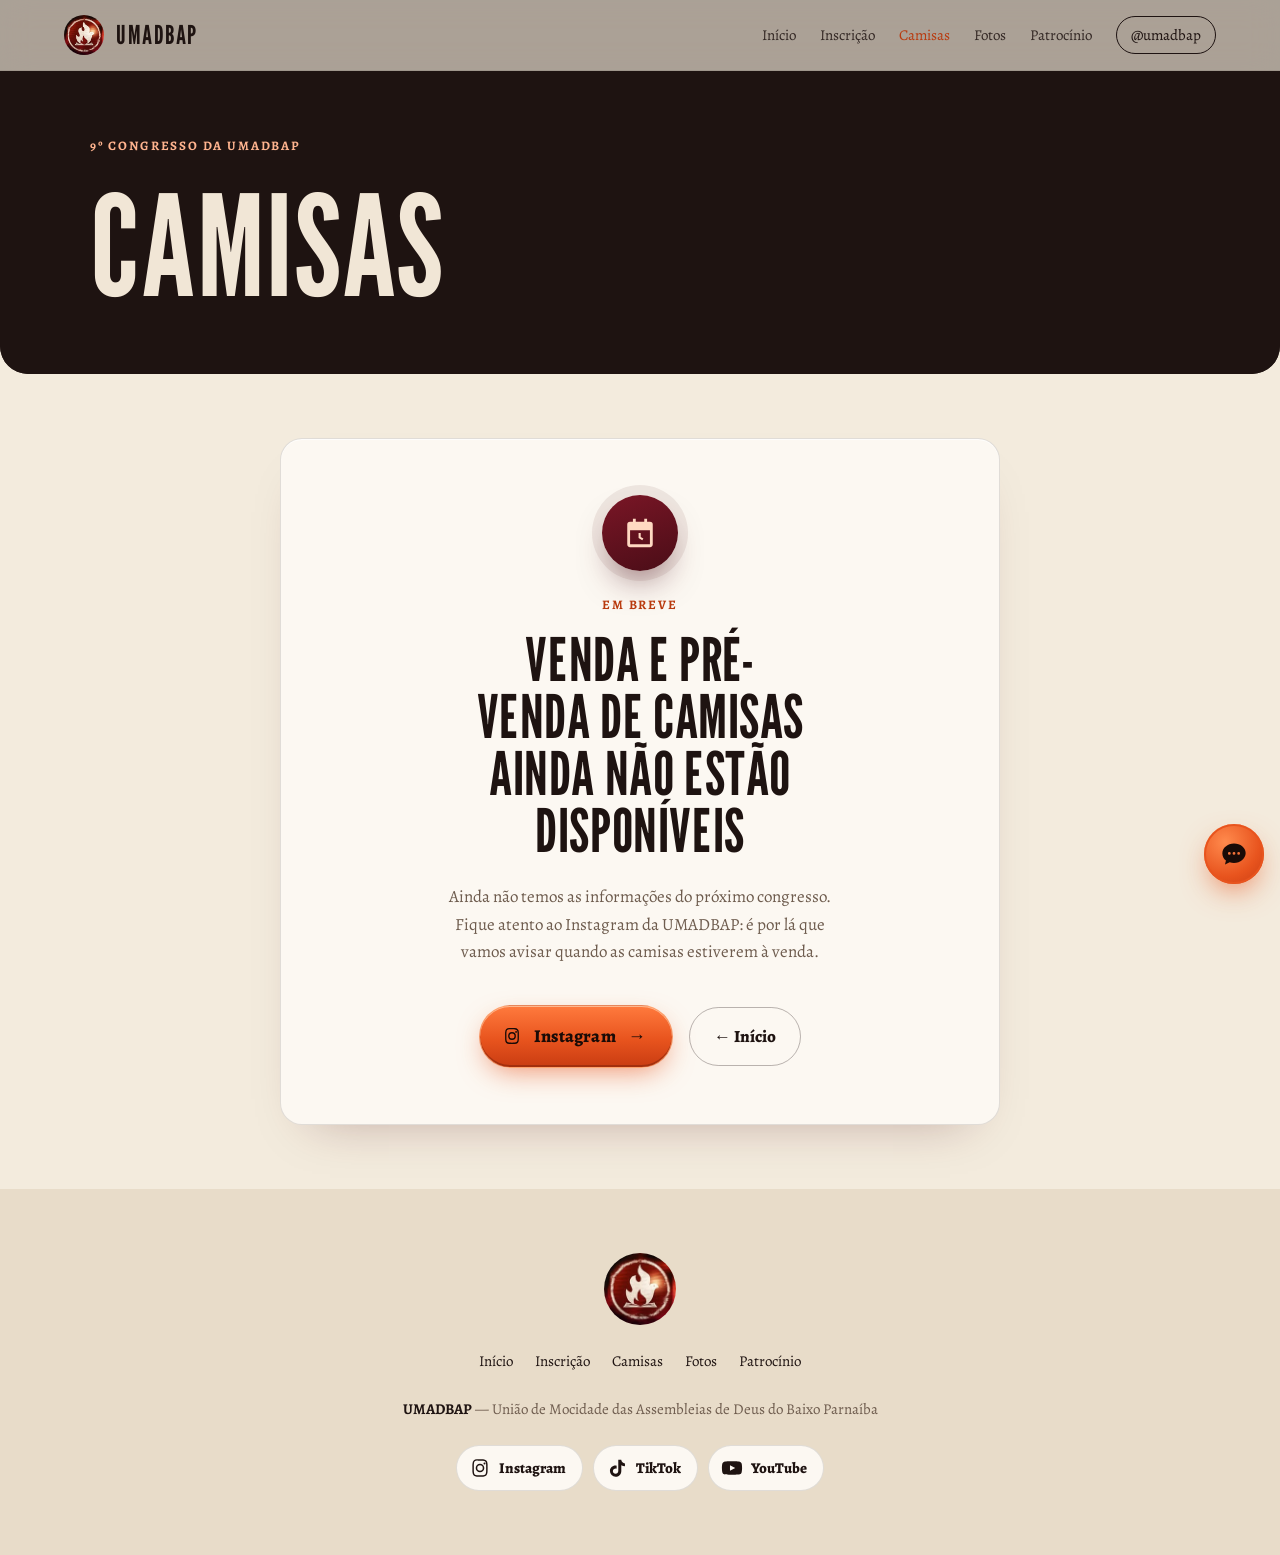
==== publico/camisas.html @ a68a0cb9 "Site UMADBAP: versão inicial (Netlify + Vercel) Co-Authored-By: Claude Opus 5.5 <noreply@anthropic.c" ====
<!doctype html>
<html lang="pt-BR">
<head>
<meta charset="utf-8">
<meta name="viewport" content="width=device-width, initial-scale=1, viewport-fit=cover">
<title>Camisas — Congresso da UMADBAP</title>
<meta name="description" content="Peça a camisa oficial do Congresso da UMADBAP — individual ou para a caravana inteira, nos tamanhos P ao XG.">
<meta name="theme-color" content="#F3EBDD">
<meta property="og:title" content="Camisas — Congresso da UMADBAP">
<meta property="og:image" content="fotos/camiseta-costas-800.webp">
<link rel="icon" href="assets/logo-umadbap.jpg">
<link rel="preload" href="fontes/league-gothic.woff2" as="font" type="font/woff2" crossorigin>
<link rel="stylesheet" href="css/site.css">
<link rel="stylesheet" href="css/paginas.css">
<script src="js/config.js"></script>
<script>/* decide antes de desenhar: formulário aberto ou aviso */ if (window.UMADBAP && UMADBAP.camisas.aberta === false) document.documentElement.classList.add("fechado");</script>
<script src="js/comum.js" defer></script>
<script src="js/dados.js" defer></script>
<script src="js/camisas.js" defer></script>
</head>
<body class="pagina">

<header class="topo">
  <a class="topo-marca" href="index.html" aria-label="UMADBAP — início">
    <img src="assets/logo-umadbap.jpg" alt="" width="40" height="40">
    <span>UMADBAP</span>
  </a>
  <button class="menu-botao" type="button" aria-expanded="false" aria-controls="menu" aria-label="Abrir menu"><span></span></button>
  <nav class="topo-nav" id="menu" aria-label="Principal">
    <a href="index.html">Início</a>
    <a href="inscricao.html">Inscrição</a>
    <a href="camisas.html" aria-current="page">Camisas</a>
    <a href="fotos.html">Fotos</a>
    <a href="patrocinio.html">Patrocínio</a>
    <a class="topo-cta" href="https://www.instagram.com/umadbap/" target="_blank" rel="noopener">@umadbap</a>
  </nav>
</header>

<main>
  <section class="cabeca-pagina" style="--capa: url(/fotos/desfile-bandeiras-800.webp); --capa-g: url(/fotos/desfile-bandeiras-1600.webp)">
    <div class="larga">
      <p class="rotulo"><span data-info="congresso-edicao">9º</span> Congresso da UMADBAP</p>
      <h1>Camisas</h1>
      <p class="lead" data-se-aberto>Vista a marca do congresso. Peça a sua ou monte o pedido da caravana inteira, com masculinas e femininas em todos os tamanhos.</p>
    </div>
  </section>

  <!-- AVISO: aparece quando config.js tem "aberta: false" -->
  <section class="secao" data-se-fechado>
    <div class="estreita">
      <div class="cartao aviso-fechado">
        <span class="aviso-icone" aria-hidden="true"><svg viewBox="0 0 24 24" width="34" height="34"><path fill="currentColor" d="M7 2v2H5a2 2 0 0 0-2 2v14a2 2 0 0 0 2 2h14a2 2 0 0 0 2-2V6a2 2 0 0 0-2-2h-2V2h-2v2H9V2H7zm-2 8h14v10H5V10zm6 2v3.6l2.6 1.6.8-1.3-1.9-1.1V12H11z"/></svg></span>
        <p class="rotulo">Em breve</p>
        <h2>Venda e pré-venda de camisas ainda não estão disponíveis</h2>
        <p>Ainda não temos as informações do próximo congresso. Fique atento ao Instagram da UMADBAP: é por lá que vamos avisar quando as camisas estiverem à venda.</p>
        <div class="acoes">
          <a class="botao" href="https://www.instagram.com/umadbap/" target="_blank" rel="noopener"><svg viewBox="0 0 24 24" width="20" height="20" aria-hidden="true"><path fill="currentColor" d="M12 7.3a4.7 4.7 0 1 0 0 9.4 4.7 4.7 0 0 0 0-9.4zm0 7.7a3 3 0 1 1 0-6 3 3 0 0 1 0 6zm6-7.9a1.1 1.1 0 1 1-2.2 0 1.1 1.1 0 0 1 2.2 0zM12 4c2.2 0 2.4 0 3.3.1 2.2.1 3.2 1.1 3.3 3.3.1.9.1 1.1.1 3.3v2.6c0 2.2 0 2.4-.1 3.3-.1 2.2-1.1 3.2-3.3 3.3-.9.1-1.1.1-3.3.1s-2.4 0-3.3-.1c-2.2-.1-3.2-1.1-3.3-3.3C5.3 15.4 5.3 15.2 5.3 13v-2.6c0-2.2 0-2.4.1-3.3.1-2.2 1.1-3.2 3.3-3.3C9.6 4 9.8 4 12 4zm0-1.6c-2.3 0-2.6 0-3.4.1-3 .1-4.6 1.8-4.8 4.8-.1.8-.1 1.1-.1 3.4v2.6c0 2.3 0 2.6.1 3.4.1 3 1.8 4.6 4.8 4.8.8.1 1.1.1 3.4.1s2.6 0 3.4-.1c3-.1 4.6-1.8 4.8-4.8.1-.8.1-1.1.1-3.4v-2.6c0-2.3 0-2.6-.1-3.4-.1-3-1.8-4.6-4.8-4.8-.8-.1-1.1-.1-3.4-.1z"/></svg> Instagram <span class="botao-seta" aria-hidden="true">→</span></a>
          <a class="botao-contorno" href="index.html">← Início</a>
        </div>
      </div>
    </div>
  </section>

  <section class="secao" style="padding-top: var(--s3)" id="formulario" data-se-aberto>
    <div class="larga produto">

      <figure class="produto-foto" style="margin:0">
        <img id="foto-modelo" src="fotos/camiseta-costas-800.webp" alt="Costas da camisa do congresso: Eu trago as marcas de Cristo, com a cruz e a coroa de espinhos" width="800" height="600">
      </figure>

      <div>
        <form class="cartao" id="form-camisas" novalidate>
          <h2 id="nome-modelo">Camisa oficial</h2>
          <p class="produto-preco"><strong data-info="camisa-valor"></strong> por peça</p>

          <div class="campo" id="campo-modelo" hidden>
            <span class="legenda" id="leg-modelo">Modelo</span>
            <div class="segmentado" id="modelos" role="radiogroup" aria-labelledby="leg-modelo"></div>
          </div>

          <div class="campo">
            <span class="legenda" id="leg-tipo">Como vai comprar?</span>
            <div class="segmentado" role="radiogroup" aria-labelledby="leg-tipo">
              <input type="radio" name="tipo" id="tipo-individual" value="individual" checked>
              <label for="tipo-individual">Individual <small>para mim</small></label>
              <input type="radio" name="tipo" id="tipo-caravana" value="caravana">
              <label for="tipo-caravana">Caravana <small>para o grupo</small></label>
            </div>
          </div>

          <!-- INDIVIDUAL -->
          <div data-bloco="individual">
            <div class="campo">
              <span class="legenda" id="leg-genero">Modelagem</span>
              <div class="segmentado" role="radiogroup" aria-labelledby="leg-genero">
                <input type="radio" name="genero" id="gen-masc" value="masculina" checked>
                <label for="gen-masc">Masculina</label>
                <input type="radio" name="genero" id="gen-fem" value="feminina">
                <label for="gen-fem">Feminina</label>
              </div>
            </div>
            <div class="campo" id="campo-tamanho">
              <span class="legenda" id="leg-tam">Tamanho</span>
              <div class="tamanhos" id="tamanhos" role="radiogroup" aria-labelledby="leg-tam"></div>
            </div>
            <div class="campo">
              <span class="legenda" id="leg-qtd">Quantidade</span>
              <div class="contador" data-contador id="qtd-individual">
                <button type="button" data-menos aria-label="Diminuir">−</button>
                <input type="number" inputmode="numeric" value="1" min="1" aria-labelledby="leg-qtd">
                <button type="button" data-mais aria-label="Aumentar">+</button>
              </div>
            </div>
          </div>

          <!-- CARAVANA -->
          <div data-bloco="caravana" hidden>
            <div class="campo" id="campo-grades">
              <span class="legenda">Quantas de cada tamanho? <span class="dica">deixe 0 nos tamanhos que não precisar</span></span>
              <div id="grades"></div>
            </div>
            <div class="campo">
              <label for="caravana-nome">Nome da caravana <span class="dica">opcional</span></label>
              <input id="caravana-nome" name="caravana" maxlength="120" placeholder="Ex.: Mocidade AD Chapadinha">
            </div>
          </div>

          <h3 style="margin-top: var(--s4)">Quem está pedindo</h3>
          <div class="campo">
            <label for="nome">Nome completo</label>
            <input id="nome" name="nome" autocomplete="name" maxlength="120" placeholder="Seu nome e sobrenome">
          </div>
          <div class="campo">
            <label for="telefone">WhatsApp <span class="dica">a equipe combina pagamento e entrega por aqui</span></label>
            <input id="telefone" name="telefone" type="tel" inputmode="tel" autocomplete="tel" data-telefone placeholder="(98) 99999-9999">
          </div>
          <div class="linha-2">
            <div class="campo">
              <label for="cidade">Cidade</label>
              <input id="cidade" name="cidade" autocomplete="address-level2" maxlength="80" placeholder="Ex.: Santa Quitéria">
            </div>
            <div class="campo">
              <label for="campo-igreja">Campo / igreja</label>
              <input id="campo-igreja" name="campo" maxlength="120" placeholder="Ex.: AD Santa Quitéria">
            </div>
          </div>
          <div class="campo">
            <label for="obs">Observação <span class="dica">opcional</span></label>
            <textarea id="obs" name="observacao" maxlength="500" placeholder="Algo que a equipe precisa saber?"></textarea>
          </div>

          <div class="campo">
            <label class="marcar"><input type="checkbox" id="consentimento" name="consentimento">
              <span>Autorizo a UMADBAP a guardar estes dados apenas para organizar o pedido e falar comigo sobre ele.</span></label>
          </div>

          <div class="mel" aria-hidden="true"><label for="site">Não preencha</label><input id="site" name="site" tabindex="-1" autocomplete="off"></div>

          <div class="enviar-barra presa">
            <p class="resumo" aria-live="polite">Total <b id="resumo-total">1 peça</b><span id="resumo-valor"></span></p>
            <button class="botao" type="submit" id="enviar"><span>Fazer pedido</span> <span class="botao-seta" aria-hidden="true">→</span></button>
          </div>
          <div class="erro-geral" id="erro-geral" role="alert" hidden></div>
        </form>

        <!-- CONFIRMAÇÃO -->
        <div class="cartao confirmacao" id="confirmacao" tabindex="-1" hidden>
          <div class="selo" aria-hidden="true"><svg width="40" height="40" viewBox="0 0 24 24"><path fill="none" stroke="#1A0B07" stroke-width="3" stroke-linecap="round" stroke-linejoin="round" d="M5 12.5l4.5 4.5L19 7.5"/></svg></div>
          <h2>Pedido recebido!</h2>
          <p id="conf-texto">Guarde o código do pedido.</p>
          <div class="codigo" id="conf-codigo">—</div>
          <p>A equipe da UMADBAP vai falar com você pelo WhatsApp para combinar o pagamento e a entrega.</p>
          <p class="aviso-demo" id="conf-demo" hidden><strong>Modo demonstração:</strong> o site ainda não está ligado ao banco de dados oficial, então este pedido ficou salvo só neste aparelho. Quando as vendas abrirem de verdade, este aviso some.</p>
          <div class="acoes">
            <a class="botao" href="inscricao.html">Fazer minha inscrição <span class="botao-seta" aria-hidden="true">→</span></a>
            <button class="link-simples" type="button" id="novo-pedido">Fazer outro pedido</button>
          </div>
        </div>
      </div>

    </div>
  </section>

  <section class="secao faq" style="padding-top: 0" data-se-aberto>
    <div class="estreita">
      <h2 style="font-size: clamp(40px, 6vw, 64px); margin-bottom: var(--s3)">Dúvidas</h2>
      <details><summary>Qual a diferença entre masculina e feminina?</summary><p>A modelagem feminina tem corte mais ajustado ao corpo. A masculina é mais reta e solta. Os tamanhos vão do P ao XG nas duas.</p></details>
      <details><summary>Como pago e recebo a camisa?</summary><p>Depois do pedido, a equipe da UMADBAP fala com você pelo WhatsApp para combinar o pagamento e a entrega. Guarde o código do pedido.</p></details>
      <details><summary>Posso pedir para a caravana inteira?</summary><p>Pode. Escolha "Caravana" e informe quantas camisas masculinas e femininas de cada tamanho o grupo precisa — tudo num pedido só.</p></details>
      <details><summary>Preciso estar inscrito para comprar?</summary><p>Não, mas aproveite: a <a href="inscricao.html">inscrição</a> leva poucos minutos.</p></details>
    </div>
  </section>
</main>

<footer class="rodape">
  <img src="assets/logo-umadbap.jpg" alt="Logo da UMADBAP: chama com pomba sobre a Bíblia aberta" width="72" height="72" loading="lazy" decoding="async">
  <p class="rodape-nav"><a href="index.html">Início</a><a href="inscricao.html">Inscrição</a><a href="camisas.html">Camisas</a><a href="fotos.html">Fotos</a><a href="patrocinio.html">Patrocínio</a></p>
  <p><strong>UMADBAP</strong> — União de Mocidade das Assembleias de Deus do Baixo Parnaíba</p>
  <ul class="redes" aria-label="Redes sociais da UMADBAP">
    <li><a href="https://www.instagram.com/umadbap/" target="_blank" rel="noopener" aria-label="Instagram @umadbap"><svg viewBox="0 0 24 24" aria-hidden="true"><path fill="currentColor" d="M12 7.3a4.7 4.7 0 1 0 0 9.4 4.7 4.7 0 0 0 0-9.4zm0 7.7a3 3 0 1 1 0-6 3 3 0 0 1 0 6zm6-7.9a1.1 1.1 0 1 1-2.2 0 1.1 1.1 0 0 1 2.2 0zM12 4c2.2 0 2.4 0 3.3.1 2.2.1 3.2 1.1 3.3 3.3.1.9.1 1.1.1 3.3v2.6c0 2.2 0 2.4-.1 3.3-.1 2.2-1.1 3.2-3.3 3.3-.9.1-1.1.1-3.3.1s-2.4 0-3.3-.1c-2.2-.1-3.2-1.1-3.3-3.3C5.3 15.4 5.3 15.2 5.3 13v-2.6c0-2.2 0-2.4.1-3.3.1-2.2 1.1-3.2 3.3-3.3C9.6 4 9.8 4 12 4zm0-1.6c-2.3 0-2.6 0-3.4.1-3 .1-4.6 1.8-4.8 4.8-.1.8-.1 1.1-.1 3.4v2.6c0 2.3 0 2.6.1 3.4.1 3 1.8 4.6 4.8 4.8.8.1 1.1.1 3.4.1s2.6 0 3.4-.1c3-.1 4.6-1.8 4.8-4.8.1-.8.1-1.1.1-3.4v-2.6c0-2.3 0-2.6-.1-3.4-.1-3-1.8-4.6-4.8-4.8-.8-.1-1.1-.1-3.4-.1z"/></svg><span>Instagram</span></a></li>
    <li><a href="https://www.tiktok.com/@umadbapoficial" target="_blank" rel="noopener" aria-label="TikTok @umadbapoficial"><svg viewBox="0 0 24 24" aria-hidden="true"><path fill="currentColor" d="M16.6 3c.4 2.3 1.9 3.8 4.1 4v3.1a7.7 7.7 0 0 1-4-1.2v6.3c0 3.9-3 6.3-6.2 6.3a6.1 6.1 0 0 1-6.2-6.1c0-3.8 3.3-6.6 7.3-5.9v3.2c-1.9-.5-4.1.6-4.1 2.8 0 1.6 1.3 2.8 2.9 2.8 1.8 0 3-1.2 3-3.3V3h3.2z"/></svg><span>TikTok</span></a></li>
    <li><a href="https://www.youtube.com/@umadbap" target="_blank" rel="noopener" aria-label="YouTube @umadbap"><svg viewBox="0 0 24 24" aria-hidden="true"><path fill="currentColor" d="M22.5 7.2a2.8 2.8 0 0 0-2-2C18.8 4.7 12 4.7 12 4.7s-6.8 0-8.5.5a2.8 2.8 0 0 0-2 2C1 8.9 1 12 1 12s0 3.1.5 4.8a2.8 2.8 0 0 0 2 2c1.7.5 8.5.5 8.5.5s6.8 0 8.5-.5a2.8 2.8 0 0 0 2-2c.5-1.7.5-4.8.5-4.8s0-3.1-.5-4.8zM9.8 15.1V8.9l5.7 3.1-5.7 3.1z"/></svg><span>YouTube</span></a></li>
  </ul>
</footer>

</body>
</html>
---- publico/css/site.css ----
/* UMADBAP — identidade da página (o motor fica em sites-incriveis.css) */

@font-face { font-family: "League Gothic"; src: url(../fontes/league-gothic.woff2) format("woff2"); font-weight: 400; font-stretch: 75% 100%; font-display: swap; }
@font-face { font-family: "Alegreya"; src: url(../fontes/alegreya.woff2) format("woff2"); font-weight: 400 900; font-display: swap; }
@font-face { font-family: "Alegreya"; src: url(../fontes/alegreya-italico.woff2) format("woff2"); font-weight: 400 900; font-style: italic; font-display: swap; }

:root {
  --carvao: #140D0C;
  --vinho: #4A0D17;
  --cal: #F1E6D6;
  --cal-suave: #BFAF9C;
  --brasa: #E8541E;
  --tinta-escura: #1E1311;
  --bege: #F3EBDD;        /* fundo principal: bege off-white */
  --bege-2: #E8DCC9;
  --papel: #FCF8F2;       /* cartões sobre o bege */
  --tinta-suave: #6E5C4E;
  --linha: rgba(30, 19, 17, .12);
  --brasa-escura: #B93A0E; /* brasa legível sobre fundo claro */
  --display: "League Gothic", "Arial Narrow", Impact, sans-serif;
  --texto: "Alegreya", Georgia, serif;
  --s1: 8px; --s2: 16px; --s3: 24px; --s4: 40px; --s5: 64px; --s6: 104px;
  --gutter: clamp(16px, 5vw, 72px);
  --fx-fundo: var(--bege);
  --fx-tinta: var(--tinta-escura);
}

* { box-sizing: border-box; }
html { scroll-behavior: smooth; -webkit-text-size-adjust: 100%; overflow-x: clip; }
body {
  margin: 0;
  background: var(--bege);
  color: var(--tinta-escura);
  font-family: var(--texto);
  font-size: clamp(17px, 1.15vw, 19px);
  line-height: 1.6;
  overflow-x: hidden;
  overflow-x: clip; /* corta sem criar contêiner de rolagem (não quebra o sticky) */
}
img { display: block; max-width: 100%; }
a { color: inherit; }
h1, h2, h3 { font-family: var(--display); font-weight: 400; line-height: .92; margin: 0; letter-spacing: .01em; text-transform: uppercase; }
h2 { font-size: clamp(48px, 7vw, 104px); }
p { margin: 0 0 var(--s3); max-width: 62ch; }
.rotulo {
  font-family: var(--texto); font-weight: 700; font-size: 13px;
  letter-spacing: .14em; text-transform: uppercase; margin-bottom: var(--s3);
  opacity: .8;
}
.sr-only { position: absolute; width: 1px; height: 1px; overflow: hidden; clip: rect(0 0 0 0); white-space: nowrap; }
:focus-visible { outline: 2px solid var(--brasa); outline-offset: 3px; }

/* ---------- fagulhas (movimento-assinatura) ---------- */
#fagulhas { position: fixed; inset: 0; width: 100%; height: 100%; pointer-events: none; z-index: 40; }

/* ---------- topo ---------- */
.topo {
  position: fixed; top: 0; left: 0; right: 0; z-index: 50;
  display: flex; align-items: center; justify-content: space-between;
  padding: 14px var(--gutter);
  color: var(--tinta-escura);
  /* vidro fosco claro: lê bem sobre o vídeo e sobre o bege, sem virar faixa sólida */
  background: rgba(243, 235, 221, .66);
  -webkit-backdrop-filter: blur(16px) saturate(140%);
  backdrop-filter: blur(16px) saturate(140%);
  border-bottom: 1px solid rgba(30, 19, 17, .08);
  transition: background .4s ease;
}
.topo.com-fundo { background: rgba(243, 235, 221, .84); }
/* durante a entrada, o topo nasce junto com a logo que pousa */
.topo { opacity: var(--topo, 1); }
.topo-marca img { opacity: var(--logo-pousada, 1); }
.topo-marca { display: flex; align-items: center; gap: 12px; text-decoration: none; font-family: var(--display); font-size: 26px; letter-spacing: .06em; }
.topo-marca img { width: 40px; height: 40px; border-radius: 50%; }
.topo-nav { display: flex; gap: var(--s3); align-items: center; font-size: 15px; }
.topo-nav a { text-decoration: none; opacity: .85; }
.topo-nav a:hover { opacity: 1; text-decoration: underline; text-underline-offset: 4px; }
.topo-cta { border: 1px solid currentColor; padding: 6px 14px; border-radius: 999px; opacity: 1 !important; }
/* no celular o menu vira tela cheia (paginas.css) */

/* ---------- 0. entrada: a logo na frente, que voa para o canto ---------- */
.entrada { position: relative; height: 210vh; }
.entrada .abertura { position: sticky; top: 0; height: 100vh; height: 100svh; }
.entrada-veu {
  position: absolute; inset: 0; z-index: 1; pointer-events: none;
  background: radial-gradient(circle at 50% 48%, #3A0B12 0%, #140D0C 62%);
  opacity: var(--veu, 1);
}
.abertura-foto video { position: absolute; inset: 0; width: 100%; height: 100%; object-fit: cover; transform: scale(var(--zoom-foto, 1.04)); transform-origin: 50% 40%; filter: brightness(.78) saturate(.95); }
.botao-som {
  position: absolute; left: var(--gutter); bottom: clamp(24px, 5vh, 56px); z-index: 3;
  display: inline-flex; align-items: center; gap: 10px;
  font: 700 14px/1 var(--texto); letter-spacing: .06em; text-transform: uppercase; color: var(--cal);
  padding: 12px 18px; border-radius: 999px; cursor: pointer;
  background: rgba(20, 13, 12, .5); border: 1px solid rgba(241, 230, 214, .25);
  -webkit-backdrop-filter: blur(12px); backdrop-filter: blur(12px);
  transition: background .2s ease;
}
.botao-som:hover { background: rgba(232, 84, 30, .85); }
.botao-som .corte { display: none; }
.botao-som[aria-pressed="false"] .onda { display: none; }
.botao-som[aria-pressed="false"] .corte { display: inline; }
@media (max-width: 760px) { .botao-som { top: 76px; bottom: auto; left: 16px; padding: 10px 14px; } }
.abertura-texto { position: relative; z-index: 2; }
.abertura-texto > * { opacity: var(--texto-in, 1); transform: translateY(calc((1 - var(--texto-in, 1)) * 40px)); }
.abertura-texto > :nth-child(2) { transform: translateY(calc((1 - var(--texto-in, 1)) * 70px)); }
.logo-voo {
  position: fixed; left: 0; top: 0; z-index: 60; width: 300px; height: 300px;
  border-radius: 50%; pointer-events: none; transform-origin: 0 0;
  box-shadow: 0 0 0 1px rgba(241, 230, 214, .12), 0 0 calc(var(--halo, 1) * 120px) rgba(232, 84, 30, calc(var(--halo, 1) * .45));
  animation: logo-chega 1.4s cubic-bezier(.22, 1, .36, 1) both;
}
@keyframes logo-chega { from { opacity: 0; filter: blur(12px) brightness(1.8); } to { opacity: 1; filter: none; } }
.logo-voo.pousou { visibility: hidden; }
.entrada-veu::after { /* brasa respirando atrás da logo */
  content: ""; position: absolute; left: 50%; top: 48%; width: 70vmin; height: 70vmin; translate: -50% -50%;
  border-radius: 50%; background: radial-gradient(closest-side, rgba(232, 84, 30, .35), rgba(232, 84, 30, 0));
  animation: brasa-respira 3.2s ease-in-out infinite alternate;
}
@keyframes brasa-respira { from { opacity: .45; scale: .9; } to { opacity: 1; scale: 1.06; } }

/* ---------- 1. abertura ---------- */
.abertura { color: var(--cal); position: relative; min-height: 100vh; min-height: 100svh; display: flex; align-items: flex-end; overflow: hidden; isolation: isolate; }
.abertura-foto, .abertura-foto img { position: absolute; inset: 0; width: 100%; height: 100%; object-fit: cover; z-index: -2; }
.abertura-foto img { transform-origin: 50% 30%; }
.abertura::after { /* proteção localizada só na base, onde está o texto */
  content: ""; position: absolute; left: 0; right: 0; bottom: 0; height: 85%; z-index: 0;
  background: linear-gradient(to top, rgba(12, 7, 6, .95) 10%, rgba(12, 7, 6, .7) 50%, rgba(12, 7, 6, 0));
}
.abertura-texto { padding: 0 var(--gutter) clamp(40px, 8vh, 96px); width: 100%; }
.abertura-titulo { font-size: clamp(104px, 23vw, 360px); line-height: .8; letter-spacing: .015em; margin: 0 0 var(--s3) -0.04em; }
.abertura-sub { font-size: clamp(19px, 1.7vw, 25px); font-style: italic; max-width: 40ch; }
.abertura .rotulo { max-width: 36ch; }

/* ---------- 2. quem somos ---------- */
.quem { padding: var(--s6) var(--gutter); background: var(--bege); color: var(--tinta-escura); }
.quem-grade { display: grid; grid-template-columns: 1fr 1.05fr; gap: clamp(32px, 6vw, 96px); align-items: center; max-width: 1360px; margin: 0 auto; }
.quem h2 { margin-bottom: var(--s4); }
.quem-foto { margin: 0; }
.quem-foto img { width: 100%; aspect-ratio: 4 / 5; object-fit: cover; object-position: 40% 50%; }
.quem-foto img { border-radius: 22px; }
.quem-foto figcaption { font-size: 14px; color: var(--tinta-suave); margin-top: var(--s2); font-style: italic; }
@media (max-width: 800px) { .quem-grade { grid-template-columns: 1fr; } .quem-foto img { aspect-ratio: 4 / 3; } }

/* ---------- 3. números ---------- */
.numeros { position: relative; overflow: hidden; isolation: isolate; padding: var(--s6) var(--gutter); background: var(--vinho); color: var(--cal); }
/* brasas desfocadas atrás da cápsula: é o que dá textura ao vidro fosco */
.numeros::before, .numeros::after { content: ""; position: absolute; z-index: -1; border-radius: 50%; pointer-events: none; }
.numeros::before { width: 55vmax; height: 55vmax; left: -18vmax; top: -20vmax; background: radial-gradient(closest-side, rgba(232, 84, 30, .32), transparent); }
.numeros::after { width: 45vmax; height: 45vmax; right: -14vmax; bottom: -18vmax; background: radial-gradient(closest-side, rgba(120, 22, 38, .9), transparent); }
.capsula {
  position: relative; max-width: 1360px; margin: 0 auto; padding: clamp(28px, 5vw, 64px);
  border-radius: 28px; overflow: hidden;
  background: linear-gradient(140deg, rgba(255, 236, 220, .13), rgba(255, 236, 220, .03) 55%), rgba(74, 13, 23, .45);
  -webkit-backdrop-filter: blur(22px) saturate(150%); backdrop-filter: blur(22px) saturate(150%);
  border: 1px solid rgba(241, 230, 214, .2);
  box-shadow: inset 0 1px 0 rgba(255, 240, 225, .25), inset 0 -1px 0 rgba(0, 0, 0, .2), 0 30px 80px -30px rgba(0, 0, 0, .65);
}
.capsula::before { /* grão do vidro jateado */
  content: ""; position: absolute; inset: 0; z-index: -1; opacity: .09; pointer-events: none; mix-blend-mode: overlay;
  background-image: url("data:image/svg+xml,%3Csvg xmlns='http://www.w3.org/2000/svg' width='160' height='160'%3E%3Cfilter id='g'%3E%3CfeTurbulence type='fractalNoise' baseFrequency='.85' numOctaves='3' stitchTiles='stitch'/%3E%3C/filter%3E%3Crect width='100%25' height='100%25' filter='url(%23g)'/%3E%3C/svg%3E");
}
.numeros-cabeca { max-width: 1360px; margin: 0 auto var(--s5); text-align: right; }
.numeros-cabeca h2 { font-size: clamp(52px, 8.5vw, 128px); }
.numeros-lista { display: grid; grid-template-columns: repeat(3, 1fr); max-width: 1360px; margin: 0 auto; border-top: 1px solid rgba(241, 230, 214, .3); }
.numeros-lista > div { padding: var(--s4) var(--s3) 0 0; display: flex; flex-direction: column-reverse; }
.numeros-lista dd { margin: 0; font-family: var(--display); font-size: clamp(110px, 16vw, 240px); line-height: .85; font-variant-numeric: tabular-nums; }
.numeros-lista dt { font-size: 16px; color: var(--cal-suave); margin-top: var(--s2); }
@media (max-width: 640px) { .numeros-lista { grid-template-columns: 1fr; } .numeros-lista > div { flex-direction: row-reverse; justify-content: flex-end; align-items: baseline; gap: var(--s3); padding-top: var(--s3); } .numeros-cabeca { text-align: left; } }

/* ---------- 3b. trilho dos cultos ---------- */
.cultos { background: var(--bege); color: var(--tinta-escura); }
.cultos .fx-palco { flex-direction: column; align-items: stretch; justify-content: center; gap: var(--s4); }
.cultos-cabeca { padding: 0 var(--gutter); display: flex; align-items: center; gap: var(--s3); }
.cultos-cabeca .rotulo { margin: 0; white-space: nowrap; }
.cultos-barra { flex: 1; height: 2px; background: rgba(30, 19, 17, .14); }
.cultos-barra i { display: block; height: 100%; background: var(--brasa); transform-origin: left; transform: scaleX(var(--progresso, 0)); }
.cultos-trilho { gap: clamp(20px, 3vw, 40px); padding: 0 var(--gutter); width: 100%; }
.culto { flex: 0 0 auto; width: min(78vw, 560px); }
.culto img { border-radius: 18px; width: 100%; aspect-ratio: 3 / 2; object-fit: cover; margin-bottom: var(--s3); }
.culto-dia { font-family: var(--display); font-size: 30px; color: var(--brasa-escura); letter-spacing: .04em; }
.culto h3 { font-size: clamp(40px, 4vw, 60px); margin: 4px 0 var(--s2); }
.culto p { color: var(--tinta-suave); font-size: 17px; max-width: 44ch; }
@media (max-height: 760px) { .culto img { aspect-ratio: 16 / 9; } .culto h3 { font-size: 36px; } }

/* ---------- 4. o pico: a marca a fogo ---------- */
.marca { background: #0C0706; color: var(--cal); }
.marca .fx-palco { flex-direction: column; background: #0C0706; }
.marca-calor { /* o ferro em brasa: um halo que acompanha a frente do fogo */
  position: absolute; width: 70vmax; height: 70vmax; border-radius: 50%;
  left: calc(var(--frente, 0) * 100% - 35vmax); top: calc(50% - 35vmax);
  background: radial-gradient(closest-side, rgba(232, 84, 30, .38), rgba(232, 84, 30, .1) 45%, rgba(232, 84, 30, 0));
  opacity: var(--calor, 0); pointer-events: none;
}
.marca-instrucao { position: absolute; top: 96px; left: 0; right: 0; text-align: center; color: var(--cal-suave); }
.marca-svg { width: min(92vw, 1100px); height: auto; max-height: 68vh; overflow: visible; position: relative; }
.t-pequeno, .t-grande, .t-medio { font-family: "League Gothic", "Arial Narrow", Impact, sans-serif; }
.t-pequeno { font-size: 116px; letter-spacing: .3em; }
.t-grande  { font-size: 340px; letter-spacing: .01em; }
.t-medio   { font-size: 176px; letter-spacing: .08em; }
.frase-fria { fill: none; stroke: rgba(241, 230, 214, .16); stroke-width: 1.5; }
.frase-carvao { fill: #3A1410; }
.frase-brasa { opacity: var(--brilho, 1); filter: drop-shadow(0 0 calc(var(--brilho, 1) * 22px) rgba(255, 110, 40, calc(var(--brilho, 1) * .9))); }
.marca-versiculo {
  position: relative; z-index: 3; margin: var(--s4) var(--gutter) 0; text-align: center; max-width: 34em;
  opacity: var(--versiculo, 0); transform: translateY(calc((1 - var(--versiculo, 0)) * 24px));
}
.marca-versiculo p { font-size: clamp(19px, 1.9vw, 27px); font-style: italic; margin: 0 auto var(--s2); }
.marca-versiculo cite { font-style: normal; font-family: var(--display); font-size: 26px; letter-spacing: .1em; color: var(--brasa); }

/* ---------- 5. rostos ---------- */
.rostos { padding: var(--s6) var(--gutter); background: var(--bege); color: var(--tinta-escura); }
.rostos-cabeca { max-width: 1360px; margin: 0 auto var(--s5); }
.rostos-cabeca h2 { max-width: 15ch; }
.mosaico { display: grid; grid-template-columns: 1fr 1.6fr 1fr; grid-auto-rows: clamp(280px, 34vw, 540px); gap: var(--s2); max-width: 1360px; margin: 0 auto; }
.mosaico figure { margin: 0; overflow: hidden; border-radius: 18px; }
.mosaico img { width: 100%; height: 100%; object-fit: cover; }
.mosaico > :nth-child(4) { grid-column: 1 / 3; }
.mosaico > :nth-child(5) { grid-column: 3 / 4; grid-row: span 1; }
.mosaico > :nth-child(6) { display: none; }
@media (max-width: 800px) {
  .mosaico { grid-template-columns: 1fr 1fr; grid-auto-rows: auto; grid-auto-flow: dense; }
  .mosaico figure { aspect-ratio: 2 / 3; }
  .mosaico .m-larga, .mosaico > :nth-child(4), .mosaico > :nth-child(5) { grid-column: 1 / -1; aspect-ratio: 3 / 2; }
}
.vozes { max-width: 1360px; margin: var(--s6) auto 0; }
.vozes ul { list-style: none; padding: 0; margin: 0; display: flex; flex-wrap: wrap; gap: 4px 0; font-family: var(--display); font-size: clamp(44px, 6vw, 88px); line-height: 1; text-transform: uppercase; }
.vozes li:not(:last-child)::after { content: "·"; color: var(--brasa); margin: 0 .25em; }

/* ---------- 6. gratidão ---------- */
.gratidao { position: relative; background: var(--vinho); color: var(--cal); padding: var(--s6) var(--gutter); overflow: hidden; isolation: isolate; min-height: 90vh; display: flex; align-items: center; }
.gratidao-foto { position: absolute; inset: -12% 0; width: 100%; height: 124%; object-fit: cover; opacity: .18; z-index: -1; filter: grayscale(.4); }
.gratidao-texto { max-width: 820px; margin-left: auto; }
.gratidao blockquote { margin: 0 0 var(--s4); }
.gratidao blockquote p { font-family: var(--display); font-size: clamp(48px, 6.4vw, 96px); line-height: .95; text-transform: uppercase; max-width: none; margin-bottom: var(--s2); }
.gratidao cite { font-style: italic; color: var(--cal-suave); }

/* ---------- 7. fechamento ---------- */
.fechamento { color: var(--cal); position: relative; min-height: 100vh; display: flex; align-items: center; padding: var(--s6) var(--gutter); overflow: hidden; isolation: isolate; }
.fechamento-foto, .fechamento-foto img { position: absolute; inset: 0; width: 100%; height: 100%; object-fit: cover; z-index: -2; }
.fechamento::after { content: ""; position: absolute; inset: 0 40% 0 0; z-index: -1; background: linear-gradient(to right, rgba(12, 7, 6, .92), rgba(12, 7, 6, .6) 70%, rgba(12, 7, 6, 0)); }
.fechamento-texto { max-width: 620px; }
.fechamento h2 { margin-bottom: var(--s4); }
@media (max-width: 760px) { .fechamento::after { inset: 0; background: linear-gradient(to top, rgba(12, 7, 6, .95) 30%, rgba(12, 7, 6, .55)); } .fechamento { align-items: flex-end; } }
.botao {
  position: relative; overflow: hidden; isolation: isolate;
  display: inline-flex; align-items: center; gap: 12px;
  color: #1A0B07; text-decoration: none; font-weight: 800; font-size: 18px; letter-spacing: .01em;
  padding: 16px 26px 16px 22px; border-radius: 999px;
  background: linear-gradient(180deg, #FF7A3D 0%, var(--brasa) 55%, #C93C12 100%);
  border: 1px solid rgba(255, 196, 150, .55);
  box-shadow: inset 0 1px 0 rgba(255, 236, 210, .55), inset 0 -2px 0 rgba(90, 20, 5, .35),
              0 10px 28px -8px rgba(232, 84, 30, .65), 0 0 0 0 rgba(232, 84, 30, .4);
  transition: opacity .9s ease, transform .35s cubic-bezier(.22, 1, .36, 1), box-shadow .3s ease, filter .2s ease;
}
.botao::after { /* pulso da brasa: só opacity (compositor), sem repintar sombra */
  content: ""; position: absolute; inset: 0; z-index: -1; pointer-events: none;
  background: radial-gradient(ellipse at 50% 120%, rgba(255, 190, 130, .75), rgba(255, 140, 80, 0) 70%);
  opacity: 0; animation: botao-brasa 2.8s ease-in-out infinite;
}
.botao::before { /* brilho que atravessa no hover */
  content: ""; position: absolute; inset: 0; z-index: -1;
  background: linear-gradient(105deg, transparent 30%, rgba(255, 240, 220, .55) 50%, transparent 70%);
  transform: translateX(-120%); transition: transform .7s ease;
}
.botao:hover { transform: translateY(-3px); filter: brightness(1.06);
  box-shadow: inset 0 1px 0 rgba(255, 236, 210, .6), inset 0 -2px 0 rgba(90, 20, 5, .35),
              0 16px 36px -8px rgba(232, 84, 30, .8), 0 0 0 6px rgba(232, 84, 30, .16); }
.botao:hover::before { transform: translateX(120%); }
.botao:active { transform: translateY(-1px) scale(.98); }
.botao-seta { transition: transform .25s ease; }
.botao:hover .botao-seta { transform: translateX(4px); }
@keyframes botao-brasa { 50% { opacity: 1; } }
@media (prefers-reduced-motion: reduce) { .botao::after { animation: none; } .botao::before { display: none; } }
@media (max-width: 420px) { .botao { font-size: 16px; padding: 14px 20px 14px 18px; gap: 10px; } }

/* ---------- rodapé ---------- */
.rodape { background: var(--bege-2); color: var(--tinta-suave); text-align: center; padding: var(--s5) var(--gutter); font-size: 15px; }
.rodape img { border-radius: 50%; margin: 0 auto var(--s3); }
.rodape p { margin: 0 auto var(--s1); }
.rodape strong { color: var(--tinta-escura); }
.rodape-credito { margin-top: var(--s3) !important; font-size: 13px; }

/* ---------- modo leve (celular / toque): sem a entrada da logo, página direto ---------- */
.modo-leve .entrada { height: auto; }
.modo-leve .entrada .abertura { position: relative; }
.modo-leve .entrada-veu, .modo-leve .logo-voo, .modo-leve #fagulhas { display: none; }
.modo-leve .topo { opacity: 1; }
.modo-leve .topo-marca img { opacity: 1; }
.modo-leve .abertura-texto > * { opacity: 1; transform: none; }
.modo-leve .abertura-foto video { transform: none; }
.modo-leve .marca-calor { width: 120vmax; height: 120vmax; left: calc(var(--frente, 0) * 100% - 60vmax); top: calc(50% - 60vmax); }
@media (max-width: 760px) {
  .abertura-titulo { margin-bottom: var(--s2); }
  .abertura-texto { padding-bottom: 88px; }
  .botao-som { top: auto; bottom: 24px; left: 16px; right: auto; }
  .quem, .numeros, .rostos, .gratidao, .fechamento { padding-top: 72px; padding-bottom: 72px; }
  .vozes { margin-top: 64px; }
  .gratidao { min-height: 0; }
  .fechamento { min-height: 88svh; }
  .topo { padding-top: 10px; padding-bottom: 10px; }
}

/* ---------- movimento reduzido ---------- */
.fx-reduzido .topo { position: absolute; }
.fx-reduzido .entrada { height: auto; }
.fx-reduzido .entrada .abertura { position: relative; }
.fx-reduzido .entrada-veu, .fx-reduzido .logo-voo { display: none; }
@media (prefers-reduced-motion: reduce) { .entrada-veu, .logo-voo { display: none; } .entrada { height: auto; } }
.fx-reduzido .marca { --brilho: .35; --versiculo: 1; --calor: 0; }
.fx-reduzido .marca .fx-palco { padding: var(--s6) 0; }
.fx-reduzido .marca-instrucao { position: static; margin-bottom: var(--s3); }
.fx-reduzido .cultos .fx-palco { padding: var(--s6) 0; }
.fx-reduzido .cultos-barra { display: none; }
.fx-reduzido .cultos-trilho { row-gap: var(--s5); }
@media (prefers-reduced-motion: reduce) { html { scroll-behavior: auto; } #fagulhas { display: none; } }

/* botão de som flutuante: com a música tocando e o vídeo fora da tela, acompanha a pessoa */
.botao-som.flutuante {
  position: fixed; left: 16px; right: auto; top: auto; bottom: calc(16px + env(safe-area-inset-bottom)); z-index: 44;
  background: rgba(30, 19, 17, .78); box-shadow: 0 12px 30px -10px rgba(0, 0, 0, .5);
  animation: som-chega .35s cubic-bezier(.22, 1, .36, 1);
}
@keyframes som-chega { from { opacity: 0; transform: translateY(12px); } }

/* ---------- desempenho: rolagem fluida em celulares ---------- */
/* o fundo de cada seção já é explícito; a transição do motor no body só custa repintura */
.fx-fundo-ativo body { transition: none; background: var(--bege); }
.botao[disabled]::after { animation: none; }
/* blocos abaixo da dobra, sem cena fixa: o navegador pula o render até chegarem perto */
.rostos { content-visibility: auto; contain-intrinsic-size: auto 900px; }
.gratidao { content-visibility: auto; contain-intrinsic-size: auto 720px; }
.fechamento { content-visibility: auto; contain-intrinsic-size: auto 800px; }
.rodape { content-visibility: auto; contain-intrinsic-size: auto 260px; }
@media (max-width: 760px), (pointer: coarse) {
  /* vidro mais barato: blur menor, sem saturate */
  .topo { -webkit-backdrop-filter: blur(10px); backdrop-filter: blur(10px); background: rgba(243, 235, 221, .8); }
  .topo.com-fundo { background: rgba(243, 235, 221, .9); }
  .botao-som { -webkit-backdrop-filter: none; backdrop-filter: none; background: rgba(20, 13, 12, .78); }
  /* cápsula: sem backdrop-filter; gradiente + grão fazem o vidro sobre o fundo estático */
  .capsula {
    -webkit-backdrop-filter: none; backdrop-filter: none;
    background: linear-gradient(140deg, rgba(255, 236, 220, .16), rgba(255, 236, 220, .05) 55%), rgba(86, 17, 28, .82);
  }
  /* sem will-change permanente (dezenas de camadas); trilho e paralaxe continuam promovidos */
  [data-fx]:not([data-fx="trilho"]):not([data-fx-paralaxe]) { will-change: auto; }
  /* brasa do botão estática */
  .botao::after { animation: none; opacity: .35; }
}
---- publico/css/paginas.css ----
/* UMADBAP — páginas internas (inscrição, camisas, fotos, patrocínio), menu do celular
 * e a bolha de ajuda. Tema claro (bege). Usa as cores, fontes e o .botao de site.css. */

/* ---------- menu (todas as páginas) ---------- */
.topo-nav a[aria-current="page"] { opacity: 1; color: var(--brasa-escura); }
.menu-botao {
  display: none; position: relative; z-index: 2;
  width: 46px; height: 46px; margin-right: -8px; border: 0; border-radius: 12px;
  background: transparent; color: var(--tinta-escura); cursor: pointer;
}
.menu-botao span, .menu-botao span::before, .menu-botao span::after {
  position: absolute; left: 12px; width: 22px; height: 2px; border-radius: 2px; background: currentColor;
  transition: transform .3s cubic-bezier(.22, 1, .36, 1), opacity .2s ease;
}
.menu-botao span { top: 22px; }
.menu-botao span::before, .menu-botao span::after { content: ""; left: 0; }
.menu-botao span::before { top: -7px; }
.menu-botao span::after { top: 7px; }
.menu-aberto .menu-botao span { background: transparent; }
.menu-aberto .menu-botao span::before { transform: translateY(7px) rotate(45deg); background: var(--tinta-escura); }
.menu-aberto .menu-botao span::after { transform: translateY(-7px) rotate(-45deg); background: var(--tinta-escura); }

@media (max-width: 760px) {
  .menu-botao { display: block; }
  .topo-marca { position: relative; z-index: 2; }
  .topo-nav {
    /* o topo tem backdrop-filter, então "fixed" aqui é relativo a ele: altura explícita */
    position: absolute; top: 0; left: 0; right: 0; height: 100vh; height: 100dvh; z-index: 1;
    flex-direction: column; align-items: stretch; justify-content: center; gap: 0;
    padding: 96px 24px 40px;
    background: var(--bege);
    opacity: 0; visibility: hidden; transition: opacity .25s ease, visibility 0s .25s;
  }
  .menu-aberto .topo-nav { opacity: 1; visibility: visible; transition: opacity .25s ease; }
  .menu-aberto, .menu-aberto body { overflow: hidden; }
  .topo-nav a, .topo-nav a:not(.topo-cta) {
    display: block; font-family: var(--display); font-size: 44px; line-height: 1; text-transform: uppercase;
    padding: 14px 4px; border-bottom: 1px solid var(--linha); opacity: 1;
  }
  .topo-nav a:hover { text-decoration: none; }
  .topo-nav .topo-cta { margin-top: 28px; border: 1px solid rgba(30, 19, 17, .3); text-align: center; font-family: var(--texto); font-size: 17px; text-transform: none; padding: 14px; }
}

/* ---------- estrutura das páginas internas ---------- */
.secao { padding: var(--s5) var(--gutter); }
.estreita { max-width: 720px; margin: 0 auto; }
.larga { max-width: 1100px; margin: 0 auto; }
.titulo-secao { font-size: clamp(40px, 6vw, 64px); margin-bottom: var(--s3); }

/* faixa escura de abertura de cada página (com foto); o resto da página é bege */
.cabeca-pagina {
  position: relative; overflow: hidden; isolation: isolate;
  padding: calc(72px + var(--s5)) var(--gutter) var(--s5);
  background: var(--tinta-escura); color: var(--cal);
  border-radius: 0 0 28px 28px;
}
.cabeca-pagina::before { /* foto ao fundo, escurecida */
  content: ""; position: absolute; inset: 0; z-index: -2;
  background: var(--capa, none) center 35% / cover no-repeat; opacity: .42;
}
@media (min-width: 761px) { .cabeca-pagina::before { background-image: var(--capa-g, var(--capa, none)); } }
.cabeca-pagina::after {
  content: ""; position: absolute; inset: 0; z-index: -1;
  background: linear-gradient(to bottom, rgba(30, 19, 17, .35), rgba(30, 19, 17, .92) 95%);
}
.cabeca-pagina h1 { font-size: clamp(64px, 14vw, 140px); }
.cabeca-pagina .rotulo { color: #FFB48F; opacity: 1; }
.cabeca-pagina .lead { font-size: clamp(18px, 2.2vw, 22px); margin-top: var(--s3); }

/* informações rápidas (dentro da faixa escura) */
.info-rapida { list-style: none; margin: var(--s4) 0 0; padding: 0; display: grid; grid-template-columns: repeat(auto-fit, minmax(150px, 1fr)); gap: 10px; }
.info-rapida li { background: rgba(241, 230, 214, .08); border: 1px solid rgba(241, 230, 214, .14); border-radius: 14px; padding: 12px 16px; -webkit-backdrop-filter: blur(8px); backdrop-filter: blur(8px); }
@media (max-width: 760px), (pointer: coarse) { .info-rapida li { -webkit-backdrop-filter: none; backdrop-filter: none; background: rgba(60, 22, 26, .55); } }
.info-rapida small { display: block; font-size: 12px; letter-spacing: .12em; text-transform: uppercase; color: var(--cal-suave); }
.info-rapida strong { font-size: 18px; }
.a-confirmar { opacity: .75; font-style: italic; font-weight: 400; }

/* passos "como funciona" */
.passos { list-style: none; counter-reset: passo; margin: 0; padding: 0; display: grid; gap: 12px; }
.passos li { counter-increment: passo; position: relative; padding: 4px 0 4px 52px; }
.passos li::before {
  content: counter(passo); position: absolute; left: 0; top: 0;
  width: 36px; height: 36px; border-radius: 50%; display: grid; place-items: center;
  font-family: var(--display); font-size: 22px; color: #1A0B07;
  background: linear-gradient(180deg, #FF7A3D, var(--brasa));
}
.passos strong { display: block; }
.passos p { margin: 0; color: var(--tinta-suave); font-size: 16px; }

/* ---------- cartões e formulários ---------- */
.cartao {
  background: var(--papel);
  border: 1px solid var(--linha); border-radius: 22px;
  padding: clamp(20px, 4vw, 36px);
  box-shadow: 0 1px 0 rgba(255, 255, 255, .8) inset, 0 24px 50px -32px rgba(74, 13, 23, .35);
}
.cartao + .cartao { margin-top: var(--s3); }
.cartao h2 { font-size: clamp(36px, 6vw, 56px); margin-bottom: var(--s2); }
.cartao h3 { font-size: 30px; margin-bottom: var(--s2); }

.campo { margin-bottom: 18px; }
.campo label, .campo .legenda { display: block; font-weight: 700; font-size: 15px; margin-bottom: 6px; }
.campo .dica { display: block; font-weight: 400; color: var(--tinta-suave); font-size: 14px; }
.campo input:not([type=checkbox]):not([type=radio]), .campo select, .campo textarea {
  width: 100%; min-height: 52px; padding: 12px 16px;
  font: inherit; font-size: 17px; /* ≥16px: o iPhone não dá zoom */
  color: var(--tinta-escura); background: #fff;
  border: 1.5px solid rgba(30, 19, 17, .16); border-radius: 14px;
  transition: border-color .2s ease, box-shadow .2s ease;
  -webkit-appearance: none; appearance: none;
}
.campo select { background-image: linear-gradient(45deg, transparent 50%, var(--tinta-suave) 50%), linear-gradient(135deg, var(--tinta-suave) 50%, transparent 50%); background-position: calc(100% - 22px) 50%, calc(100% - 16px) 50%; background-size: 6px 6px; background-repeat: no-repeat; padding-right: 40px; }
.campo textarea { min-height: 96px; resize: vertical; }
.campo input::placeholder, .campo textarea::placeholder { color: rgba(110, 92, 78, .6); }
.campo input:not([type=checkbox]):not([type=radio]):focus, .campo select:focus, .campo textarea:focus { outline: none; border-color: var(--brasa); box-shadow: 0 0 0 4px rgba(232, 84, 30, .16); }
.campo.com-erro input:not([type=checkbox]):not([type=radio]), .campo.com-erro select, .campo.com-erro .segmentado, .campo.com-erro .grade-tamanhos { border-color: #D93A25; }
.campo-erro { color: #C0301C; font-size: 14px; margin: 6px 0 0; font-weight: 700; }
.linha-2 { display: grid; grid-template-columns: 1fr 1fr; gap: 0 14px; }
.linha-idade { display: grid; grid-template-columns: 1fr 110px; gap: 0 12px; }
@media (max-width: 480px) { .linha-2 { grid-template-columns: 1fr; } }

/* escolha segmentada (botões grandes, fáceis de tocar) */
.segmentado { position: relative; display: grid; grid-auto-flow: column; grid-auto-columns: 1fr; gap: 6px; padding: 6px; border-radius: 18px; background: var(--bege); border: 1.5px solid var(--linha); }
.segmentado input, .tamanhos input { position: absolute; top: 0; left: 0; width: 1px; height: 1px; opacity: 0; pointer-events: none; }
.segmentado label {
  margin: 0; display: flex; flex-direction: column; align-items: center; justify-content: center; text-align: center;
  min-height: 56px; padding: 10px 8px; border-radius: 13px; cursor: pointer;
  font-weight: 800; font-size: 16px; color: var(--tinta-suave);
  transition: background .25s ease, color .25s ease, box-shadow .25s ease;
}
.segmentado label small { font-weight: 400; font-size: 13px; opacity: .85; }
.segmentado input:checked + label {
  color: #1A0B07; background: linear-gradient(180deg, #FF7A3D, var(--brasa) 60%, #D9461A);
  box-shadow: inset 0 1px 0 rgba(255, 236, 210, .5), 0 8px 20px -10px rgba(232, 84, 30, .9);
}
.segmentado input:focus-visible + label { outline: 2px solid var(--tinta-escura); outline-offset: 2px; }

/* botões de tamanho (P M G GG XG) */
.tamanhos { position: relative; display: grid; grid-template-columns: repeat(5, 1fr); gap: 8px; }
.tamanhos label {
  margin: 0; display: grid; place-items: center; height: 54px; border-radius: 14px; cursor: pointer;
  font-family: var(--display); font-size: 26px; letter-spacing: .04em;
  border: 1.5px solid rgba(30, 19, 17, .16); background: #fff; transition: color .2s ease, background-color .2s ease, border-color .2s ease;
}
.tamanhos input:checked + label { color: var(--cal); background: var(--vinho); border-color: var(--vinho); }
.tamanhos input:focus-visible + label { outline: 2px solid var(--brasa); outline-offset: 2px; }

/* contador − n + */
.contador { display: inline-flex; align-items: center; border: 1.5px solid rgba(30, 19, 17, .16); border-radius: 14px; background: #fff; overflow: hidden; }
.contador button { width: 46px; height: 48px; border: 0; background: transparent; color: var(--tinta-escura); font-size: 24px; line-height: 1; cursor: pointer; touch-action: manipulation; }
.contador button:active { background: rgba(232, 84, 30, .16); }
.contador button:disabled { opacity: .3; cursor: default; }
.campo .contador input:not([type=checkbox]):not([type=radio]), .contador input { width: 52px; min-height: 48px; height: 48px; border: 0; border-radius: 0; background: transparent; color: var(--tinta-escura); text-align: center; font: inherit; font-size: 19px; font-weight: 800; -moz-appearance: textfield; appearance: textfield; padding: 0; box-shadow: none; }
.contador input::-webkit-outer-spin-button, .contador input::-webkit-inner-spin-button { -webkit-appearance: none; margin: 0; }
.contador input:focus { outline: none; background: rgba(232, 84, 30, .1); }

/* grade de tamanhos da caravana */
.grade-tamanhos { border: 1.5px solid var(--linha); border-radius: 18px; overflow: hidden; background: #fff; }
.grade-tamanhos + .grade-tamanhos { margin-top: 14px; }
.grade-cabeca { display: flex; justify-content: space-between; align-items: center; padding: 12px 16px; background: var(--bege); font-weight: 800; }
.grade-cabeca .soma { font-weight: 400; color: var(--tinta-suave); font-size: 15px; }
.grade-cabeca .soma b { color: var(--tinta-escura); }
.grade-linha { display: flex; justify-content: space-between; align-items: center; padding: 8px 10px 8px 16px; border-top: 1px solid var(--linha); }
.grade-linha .t { font-family: var(--display); font-size: 28px; width: 56px; }
.grade-linha.tem .t { color: var(--brasa-escura); }

/* participantes da caravana */
.participantes { list-style: none; margin: 0 0 14px; padding: 0; counter-reset: p; }
.participante { counter-increment: p; display: grid; grid-template-columns: 22px 1fr 70px 44px; gap: 6px; align-items: center; padding: 8px 0; border-bottom: 1px solid var(--linha); }
.participante::before { content: counter(p); font-family: var(--display); font-size: 22px; color: var(--tinta-suave); text-align: center; }
.campo .participante input:not([type=checkbox]):not([type=radio]) { min-height: 48px; padding: 10px 12px; border-radius: 12px; }
.participante input[aria-invalid] { border-color: #D93A25 !important; }
.remover { width: 44px; height: 44px; border-radius: 12px; border: 1px solid var(--linha); background: transparent; color: var(--tinta-suave); font-size: 22px; cursor: pointer; }
.remover:hover { color: #C0301C; border-color: #C0301C; }
.botao-secundario {
  display: inline-flex; align-items: center; justify-content: center; gap: 8px; width: 100%; min-height: 52px;
  border: 1.5px dashed rgba(30, 19, 17, .3); border-radius: 14px; background: transparent;
  color: var(--tinta-escura); font: inherit; font-weight: 800; font-size: 16px; cursor: pointer;
}
.botao-secundario:hover { border-color: var(--brasa); color: var(--brasa-escura); }

/* caixa de seleção (consentimento) */
.marcar { display: flex; gap: 12px; align-items: flex-start; font-size: 15px; color: var(--tinta-suave); cursor: pointer; }
.marcar input { flex: none; width: 24px; height: 24px; margin: 1px 0 0; accent-color: var(--brasa); }

/* armadilha para robôs: invisível para pessoas */
.mel { position: absolute !important; left: -9999px !important; width: 1px; height: 1px; overflow: hidden; }

/* resumo + enviar: no celular, a barra fica presa embaixo */
.enviar-barra { margin-top: var(--s3); display: flex; align-items: center; justify-content: space-between; gap: 16px; flex-wrap: wrap; }
.enviar-barra .resumo { font-size: 15px; color: var(--tinta-suave); margin: 0; }
.enviar-barra .resumo b { display: block; font-family: var(--display); font-size: 34px; color: var(--tinta-escura); line-height: 1; font-weight: 400; }
.enviar-barra .botao { border: 0; cursor: pointer; font-family: var(--texto); justify-content: center; }
.enviar-barra .botao[disabled] { opacity: .6; cursor: progress; animation: none; }
@media (max-width: 760px) {
  .enviar-barra.presa {
    position: sticky; bottom: 0; z-index: 20; margin: var(--s3) calc(-1 * clamp(20px, 4vw, 36px)) calc(-1 * clamp(20px, 4vw, 36px));
    padding: 14px clamp(20px, 4vw, 36px) calc(14px + env(safe-area-inset-bottom));
    background: rgba(252, 248, 242, .98);
    border-top: 1px solid var(--linha); border-radius: 0 0 22px 22px; flex-wrap: nowrap;
  }
  .enviar-barra .botao { flex: 1; max-width: 260px; white-space: nowrap; padding-left: 18px; padding-right: 18px; font-size: 16px; }
}
.erro-geral { margin-top: 14px; padding: 12px 16px; border-radius: 12px; background: rgba(217, 58, 37, .08); border: 1px solid rgba(217, 58, 37, .35); color: #A3281A; font-size: 15px; }

/* girando enquanto envia */
.girando { width: 18px; height: 18px; border-radius: 50%; border: 2.5px solid rgba(26, 11, 7, .3); border-top-color: #1A0B07; animation: girar .7s linear infinite; }
@keyframes girar { to { transform: rotate(360deg); } }

/* ---------- confirmação ---------- */
.confirmacao { text-align: center; }
.confirmacao:focus { outline: none; }
.selo { width: 84px; height: 84px; margin: 0 auto var(--s3); border-radius: 50%; display: grid; place-items: center; background: radial-gradient(circle at 35% 30%, #FF8A4D, var(--brasa) 55%, #9E2A0B); box-shadow: 0 0 0 10px rgba(232, 84, 30, .14), 0 18px 40px -10px rgba(232, 84, 30, .8); animation: selo .6s cubic-bezier(.22, 1.4, .36, 1) both; }
@keyframes selo { from { transform: scale(.4); opacity: 0; } }
.codigo { display: inline-block; margin: 8px 0 var(--s3); padding: 10px 22px; border-radius: 14px; border: 1.5px dashed rgba(30, 19, 17, .35); font-family: var(--display); font-size: 40px; letter-spacing: .08em; }
.confirmacao p { margin-left: auto; margin-right: auto; }
.aviso-demo { margin: var(--s3) auto 0; max-width: 520px; padding: 12px 16px; border-radius: 12px; background: var(--bege); border: 1px solid var(--linha); color: var(--tinta-suave); font-size: 14px; text-align: left; }
.acoes { display: flex; gap: 12px; justify-content: center; flex-wrap: wrap; margin-top: var(--s3); align-items: center; }
.link-simples { color: var(--tinta-suave); font-size: 15px; background: none; border: 0; cursor: pointer; font: inherit; text-decoration: underline; text-underline-offset: 4px; }

/* ---------- camisas ---------- */
.produto { display: grid; grid-template-columns: 1fr; gap: var(--s3); }
.produto-foto { border-radius: 22px; overflow: hidden; background: var(--bege-2); box-shadow: 0 24px 50px -30px rgba(74, 13, 23, .45); }
.produto-foto img { width: 100%; aspect-ratio: 4 / 3; object-fit: cover; }
.produto-preco { font-size: 15px; color: var(--tinta-suave); }
.produto-preco strong { font-family: var(--display); font-size: 34px; color: var(--tinta-escura); font-weight: 400; margin-right: 6px; }
@media (min-width: 900px) { .produto { grid-template-columns: .9fr 1.1fr; align-items: start; } .produto-foto { position: sticky; top: 96px; } }

/* ---------- fotos ---------- */
.albuns { list-style: none; margin: 0; padding: 0; display: grid; grid-template-columns: repeat(auto-fill, minmax(min(100%, 320px), 1fr)); gap: 16px; }
.album {
  position: relative; display: flex; flex-direction: column; justify-content: flex-end; isolation: isolate;
  min-height: 220px; padding: 20px; border-radius: 22px; overflow: hidden; text-decoration: none; color: var(--cal);
  border: 1px solid rgba(30, 19, 17, .1);
  box-shadow: 0 20px 44px -24px rgba(74, 13, 23, .55);
  transition: transform .35s cubic-bezier(.22, 1, .36, 1), box-shadow .35s ease, border-color .35s ease;
}
.album img { position: absolute; inset: 0; z-index: -2; width: 100%; height: 100%; object-fit: cover; transition: transform .8s cubic-bezier(.22, 1, .36, 1); }
.album::before { content: ""; position: absolute; inset: 0; z-index: -1; background: linear-gradient(to top, rgba(12, 7, 6, .9) 18%, rgba(12, 7, 6, .3) 62%, rgba(12, 7, 6, .05)); }
.album:hover, .album:focus-visible { transform: translateY(-4px); border-color: rgba(232, 84, 30, .6); box-shadow: 0 28px 60px -22px rgba(232, 84, 30, .45); }
@media (hover: hover) { .album:hover img { transform: scale(1.06); } }
.album:focus-visible img { transform: scale(1.06); }
.album-periodo { position: absolute; top: 16px; left: 16px; display: inline-flex; align-items: center; gap: 6px; padding: 6px 12px; border-radius: 999px; font-size: 13px; font-weight: 800; letter-spacing: .08em; text-transform: uppercase; background: rgba(20, 13, 12, .55); -webkit-backdrop-filter: blur(8px); backdrop-filter: blur(8px); border: 1px solid rgba(241, 230, 214, .18); }
@media (max-width: 760px), (pointer: coarse) { .album-periodo { -webkit-backdrop-filter: none; backdrop-filter: none; background: rgba(20, 13, 12, .78); } }
.album-periodo svg { width: 16px; height: 16px; }
.album h3 { font-size: clamp(48px, 9vw, 64px); }
.album-abrir {
  margin-top: 14px; display: flex; align-items: center; justify-content: space-between; gap: 12px;
  padding: 12px 14px 12px 16px; border-radius: 16px;
  background: linear-gradient(180deg, #FF7A3D 0%, var(--brasa) 55%, #C93C12 100%);
  color: #1A0B07; font-weight: 800; font-size: 16px;
  box-shadow: inset 0 1px 0 rgba(255, 236, 210, .55), 0 10px 24px -10px rgba(232, 84, 30, .8);
}
.album-abrir .drive { display: inline-flex; align-items: center; gap: 10px; }
.album-abrir .drive svg { width: 26px; height: 26px; flex: none; padding: 4px; border-radius: 8px; background: #FFF6EC; }
.album-abrir .seta { transition: transform .25s ease; }
.album:hover .album-abrir .seta { transform: translateX(4px); }
.ajuda-fotos { margin-top: var(--s4); color: var(--tinta-suave); font-size: 15px; }

/* ---------- patrocínio ---------- */
.motivos { list-style: none; margin: 0; padding: 0; display: grid; grid-template-columns: repeat(auto-fit, minmax(min(100%, 260px), 1fr)); gap: 14px; }
.motivo { background: var(--papel); border: 1px solid var(--linha); border-radius: 22px; padding: 24px; }
.motivo .icone { width: 48px; height: 48px; border-radius: 14px; display: grid; place-items: center; margin-bottom: 14px; color: #FFD9C2; background: linear-gradient(160deg, #7A1626, var(--vinho)); }
.motivo .icone svg { width: 24px; height: 24px; }
.motivo h3 { font-size: 34px; margin-bottom: 8px; }
.motivo p { margin: 0; color: var(--tinta-suave); font-size: 16px; }
.contato-pessoa { display: flex; align-items: center; gap: 16px; padding: 18px; border-radius: 18px; background: var(--vinho); color: var(--cal); margin-bottom: var(--s3); }
.contato-pessoa .avatar { flex: none; width: 56px; height: 56px; border-radius: 50%; display: grid; place-items: center; font-family: var(--display); font-size: 28px; color: #1A0B07; background: linear-gradient(180deg, #FF7A3D, var(--brasa)); }
.contato-pessoa strong { display: block; font-size: 18px; }
.contato-pessoa small { color: var(--cal-suave); font-size: 14px; }
.botao-whats { background: linear-gradient(180deg, #3BD873 0%, #25B95A 60%, #1C9A4A 100%); border-color: rgba(190, 255, 210, .6); color: #062B14; animation: none;
  box-shadow: inset 0 1px 0 rgba(220, 255, 230, .55), inset 0 -2px 0 rgba(5, 60, 25, .3), 0 10px 28px -8px rgba(37, 185, 90, .6); }
.botao-whats:hover { box-shadow: inset 0 1px 0 rgba(220, 255, 230, .6), 0 16px 36px -8px rgba(37, 185, 90, .75), 0 0 0 6px rgba(37, 185, 90, .16); }
.botao-whats svg { width: 22px; height: 22px; flex: none; }

/* ---------- atalhos na página inicial ---------- */
.atalhos { padding: var(--s5) var(--gutter); background: var(--bege); }
.atalhos-grade { list-style: none; margin: 0 auto; padding: 0; max-width: 1200px; display: grid; grid-template-columns: repeat(4, 1fr); gap: 14px; }
.atalho {
  position: relative; display: flex; flex-direction: column; gap: 6px; height: 100%; min-height: 188px; padding: 22px; border-radius: 22px;
  text-decoration: none; overflow: hidden; isolation: isolate; color: var(--cal);
  background: linear-gradient(160deg, #5A1220, var(--vinho) 45%, #2A0A0F);
  border: 1px solid rgba(74, 13, 23, .2);
  box-shadow: 0 20px 40px -26px rgba(74, 13, 23, .7);
  transition: transform .35s cubic-bezier(.22, 1, .36, 1), box-shadow .3s ease;
}
.atalho::after { content: ""; position: absolute; right: -40px; bottom: -60px; width: 180px; height: 180px; z-index: -1; border-radius: 50%; background: radial-gradient(circle, rgba(232, 84, 30, .5), transparent 70%); transition: transform .5s ease; }
.atalho:hover { transform: translateY(-4px); box-shadow: 0 28px 50px -24px rgba(232, 84, 30, .55); }
.atalho:hover::after { transform: scale(1.3); }
.atalho .num { font-size: 13px; font-weight: 800; letter-spacing: .14em; text-transform: uppercase; color: #FFB48F; }
.atalho h3 { font-size: 44px; }
.atalho p { margin: 0; color: var(--cal-suave); font-size: 16px; }
.atalho .ir { margin-top: auto; padding-top: 10px; font-weight: 800; }
@media (max-width: 1000px) { .atalhos-grade { grid-template-columns: 1fr 1fr; } }
@media (max-width: 760px) {
  .atalhos-grade { grid-template-columns: 1fr; gap: 10px; }
  .atalho { min-height: 0; flex-direction: row; flex-wrap: wrap; align-items: baseline; column-gap: 12px; padding: 18px 56px 18px 20px; }
  .atalho h3 { font-size: 38px; }
  .atalho p { flex-basis: 100%; }
  .atalho .num { order: 2; }
  .atalho .ir { position: absolute; right: 20px; top: 50%; transform: translateY(-50%); padding: 0; font-size: 24px; }
  .atalho .ir span { display: none; }
}

/* ---------- perguntas frequentes ---------- */
.faq details { border-bottom: 1px solid var(--linha); }
.faq summary { list-style: none; cursor: pointer; padding: 18px 36px 18px 0; position: relative; font-weight: 800; font-size: 17px; }
.faq summary::-webkit-details-marker { display: none; }
.faq summary::after { content: "+"; position: absolute; right: 4px; top: 50%; transform: translateY(-50%); font-size: 26px; font-weight: 400; color: var(--brasa); transition: transform .25s ease; }
.faq details[open] summary::after { transform: translateY(-50%) rotate(45deg); }
.faq details p { color: var(--tinta-suave); font-size: 16px; }

.rodape-nav { display: flex; justify-content: center; flex-wrap: wrap; gap: 8px 22px; margin: 0 0 var(--s3) !important; max-width: none !important; }
.rodape-nav a { text-decoration: none; color: var(--tinta-escura); }

/* ---------- bolha de ajuda (canto inferior direito, todas as páginas) ---------- */
.ajuda { position: fixed; right: 16px; bottom: calc(16px + env(safe-area-inset-bottom)); z-index: 45; transition: bottom .3s ease; }
.ajuda.alta { bottom: calc(108px + env(safe-area-inset-bottom)); }
.menu-aberto .ajuda { display: none; }
.ajuda-bolha {
  position: relative; width: 60px; height: 60px; border-radius: 50%; border: 0; cursor: pointer;
  display: grid; place-items: center; color: #1A0B07;
  background: radial-gradient(circle at 35% 30%, #FF8A4D, var(--brasa) 60%, #C93C12);
  box-shadow: inset 0 1px 0 rgba(255, 236, 210, .6), 0 12px 30px -8px rgba(232, 84, 30, .75), 0 0 0 4px rgba(243, 235, 221, .8);
  transition: transform .3s cubic-bezier(.22, 1, .36, 1);
}
.ajuda-bolha:hover { transform: scale(1.06); }
.ajuda-bolha svg { grid-area: 1 / 1; width: 28px; height: 28px; transition: transform .3s ease, opacity .2s ease; }
.ajuda-bolha .fechar-x { opacity: 0; transform: rotate(-90deg); }
.ajuda.aberta .ajuda-bolha .balao { opacity: 0; transform: rotate(90deg); }
.ajuda.aberta .ajuda-bolha .fechar-x { opacity: 1; transform: none; }
.ajuda-bolha::after { /* pulso suave chamando atenção */
  content: ""; position: absolute; inset: 0; border-radius: 50%; border: 2px solid var(--brasa);
  animation: ajuda-pulso 2.6s ease-out infinite;
}
.ajuda.aberta .ajuda-bolha::after, .ajuda.visto .ajuda-bolha::after { display: none; }
@keyframes ajuda-pulso { from { transform: scale(1); opacity: .7; } to { transform: scale(1.6); opacity: 0; } }

.ajuda-painel {
  position: absolute; right: 0; bottom: 76px;
  width: min(380px, calc(100vw - 32px)); max-height: min(620px, calc(100dvh - 120px));
  display: flex; flex-direction: column; overflow: hidden;
  background: var(--papel); color: var(--tinta-escura);
  border: 1px solid var(--linha); border-radius: 24px;
  box-shadow: 0 30px 70px -20px rgba(30, 19, 17, .45);
  transform-origin: bottom right; animation: ajuda-abre .35s cubic-bezier(.22, 1.2, .36, 1);
}
.ajuda-painel[hidden] { display: none; }
@keyframes ajuda-abre { from { opacity: 0; transform: translateY(12px) scale(.94); } }
.ajuda-topo { display: flex; align-items: center; gap: 12px; padding: 16px 18px; background: var(--vinho); color: var(--cal); }
.ajuda-topo img { width: 44px; height: 44px; border-radius: 50%; }
.ajuda-topo strong { display: block; font-size: 17px; line-height: 1.2; }
.ajuda-topo small { color: var(--cal-suave); font-size: 13px; }
.ajuda-topo small::before { content: ""; display: inline-block; width: 8px; height: 8px; margin-right: 6px; border-radius: 50%; background: #3BD873; vertical-align: 1px; }
.ajuda-corpo { overflow-y: auto; overscroll-behavior: contain; padding: 6px 18px 18px; }
.ajuda-titulo { font-size: 12px; font-weight: 800; letter-spacing: .14em; text-transform: uppercase; color: var(--tinta-suave); margin: 16px 0 4px; }
.ajuda details { border-bottom: 1px solid var(--linha); }
.ajuda summary { list-style: none; cursor: pointer; padding: 12px 28px 12px 0; position: relative; font-weight: 700; font-size: 15px; line-height: 1.35; }
.ajuda summary::-webkit-details-marker { display: none; }
.ajuda summary::after { content: "+"; position: absolute; right: 2px; top: 50%; transform: translateY(-50%); color: var(--brasa); font-size: 22px; transition: transform .2s ease; }
.ajuda details[open] summary::after { transform: translateY(-50%) rotate(45deg); }
.ajuda details p { margin: 0 0 12px; font-size: 14px; color: var(--tinta-suave); }
.ajuda details a { color: var(--brasa-escura); font-weight: 700; }
.ajuda-assuntos { display: flex; flex-wrap: wrap; gap: 6px; margin: 8px 0 10px; position: relative; }
.ajuda-assuntos input { position: absolute; top: 0; left: 0; opacity: 0; width: 1px; height: 1px; pointer-events: none; }
.ajuda-assuntos label { padding: 8px 14px; border-radius: 999px; border: 1.5px solid var(--linha); font-size: 14px; font-weight: 700; cursor: pointer; background: #fff; }
.ajuda-assuntos input:checked + label { background: var(--vinho); border-color: var(--vinho); color: var(--cal); }
.ajuda-assuntos input:focus-visible + label { outline: 2px solid var(--brasa); outline-offset: 2px; }
.ajuda textarea { width: 100%; min-height: 76px; padding: 10px 12px; font: inherit; font-size: 16px; color: var(--tinta-escura); background: #fff; border: 1.5px solid rgba(30, 19, 17, .16); border-radius: 14px; resize: vertical; }
.ajuda textarea:focus { outline: none; border-color: var(--brasa); }
.ajuda .botao { width: 100%; justify-content: center; margin-top: 10px; font-size: 16px; padding: 14px 18px; }
.ajuda-quem { display: block; text-align: center; margin-top: 8px; font-size: 13px; color: var(--tinta-suave); }

@media (prefers-reduced-motion: reduce) {
  .album, .album img, .atalho, .selo, .ajuda-painel { transition: none; animation: none; }
  .ajuda-bolha::after { display: none; }
}

/* ---------- aberto x fechado (config.js -> aberta: true/false) ---------- */
html:not(.fechado) [data-se-fechado], .fechado [data-se-aberto] { display: none !important; }
.aviso-fechado { text-align: center; padding-top: clamp(32px, 6vw, 56px); padding-bottom: clamp(32px, 6vw, 56px); }
.aviso-fechado .aviso-icone { width: 76px; height: 76px; margin: 0 auto var(--s3); border-radius: 50%; display: grid; place-items: center; color: #FFD9C2; background: linear-gradient(160deg, #7A1626, var(--vinho)); box-shadow: 0 0 0 10px rgba(74, 13, 23, .08), 0 18px 36px -14px rgba(74, 13, 23, .7); }
.aviso-fechado .rotulo { color: var(--brasa-escura); opacity: 1; margin-bottom: var(--s2); }
.aviso-fechado h2 { font-size: clamp(38px, 7vw, 60px); line-height: .95; max-width: 16ch; margin: 0 auto var(--s3); }
.aviso-fechado p { margin-left: auto; margin-right: auto; color: var(--tinta-suave); max-width: 46ch; }
.aviso-fechado .acoes { margin-top: var(--s4); gap: 12px 16px; }
.botao-contorno {
  display: inline-flex; align-items: center; justify-content: center; gap: 8px; padding: 15px 24px; border-radius: 999px;
  border: 1.5px solid rgba(30, 19, 17, .3); color: var(--tinta-escura); text-decoration: none; font-weight: 800; font-size: 17px;
  transition: border-color .2s ease, background .2s ease;
}
.botao-contorno:hover { border-color: var(--tinta-escura); background: rgba(30, 19, 17, .05); }
@media (max-width: 420px) { .aviso-fechado .acoes > * { width: 100%; justify-content: center; } }

/* ---------- redes sociais (rodapé) ---------- */
.redes { list-style: none; margin: var(--s3) 0 0; padding: 0; display: flex; justify-content: center; flex-wrap: wrap; gap: 10px; }
.redes a {
  display: inline-flex; align-items: center; gap: 8px; padding: 10px 16px 10px 12px; border-radius: 999px;
  text-decoration: none; font-weight: 800; font-size: 15px; color: var(--tinta-escura);
  background: var(--papel); border: 1px solid var(--linha);
  transition: transform .25s cubic-bezier(.22, 1, .36, 1), background .2s ease, color .2s ease, border-color .2s ease;
}
.redes a:hover { transform: translateY(-2px); background: var(--vinho); border-color: var(--vinho); color: var(--cal); }
.redes svg { width: 22px; height: 22px; flex: none; }

/* desempenho: blocos abaixo da dobra só renderizam perto da tela */
.faq { content-visibility: auto; contain-intrinsic-size: auto 520px; }
.rodape { content-visibility: auto; contain-intrinsic-size: auto 260px; }
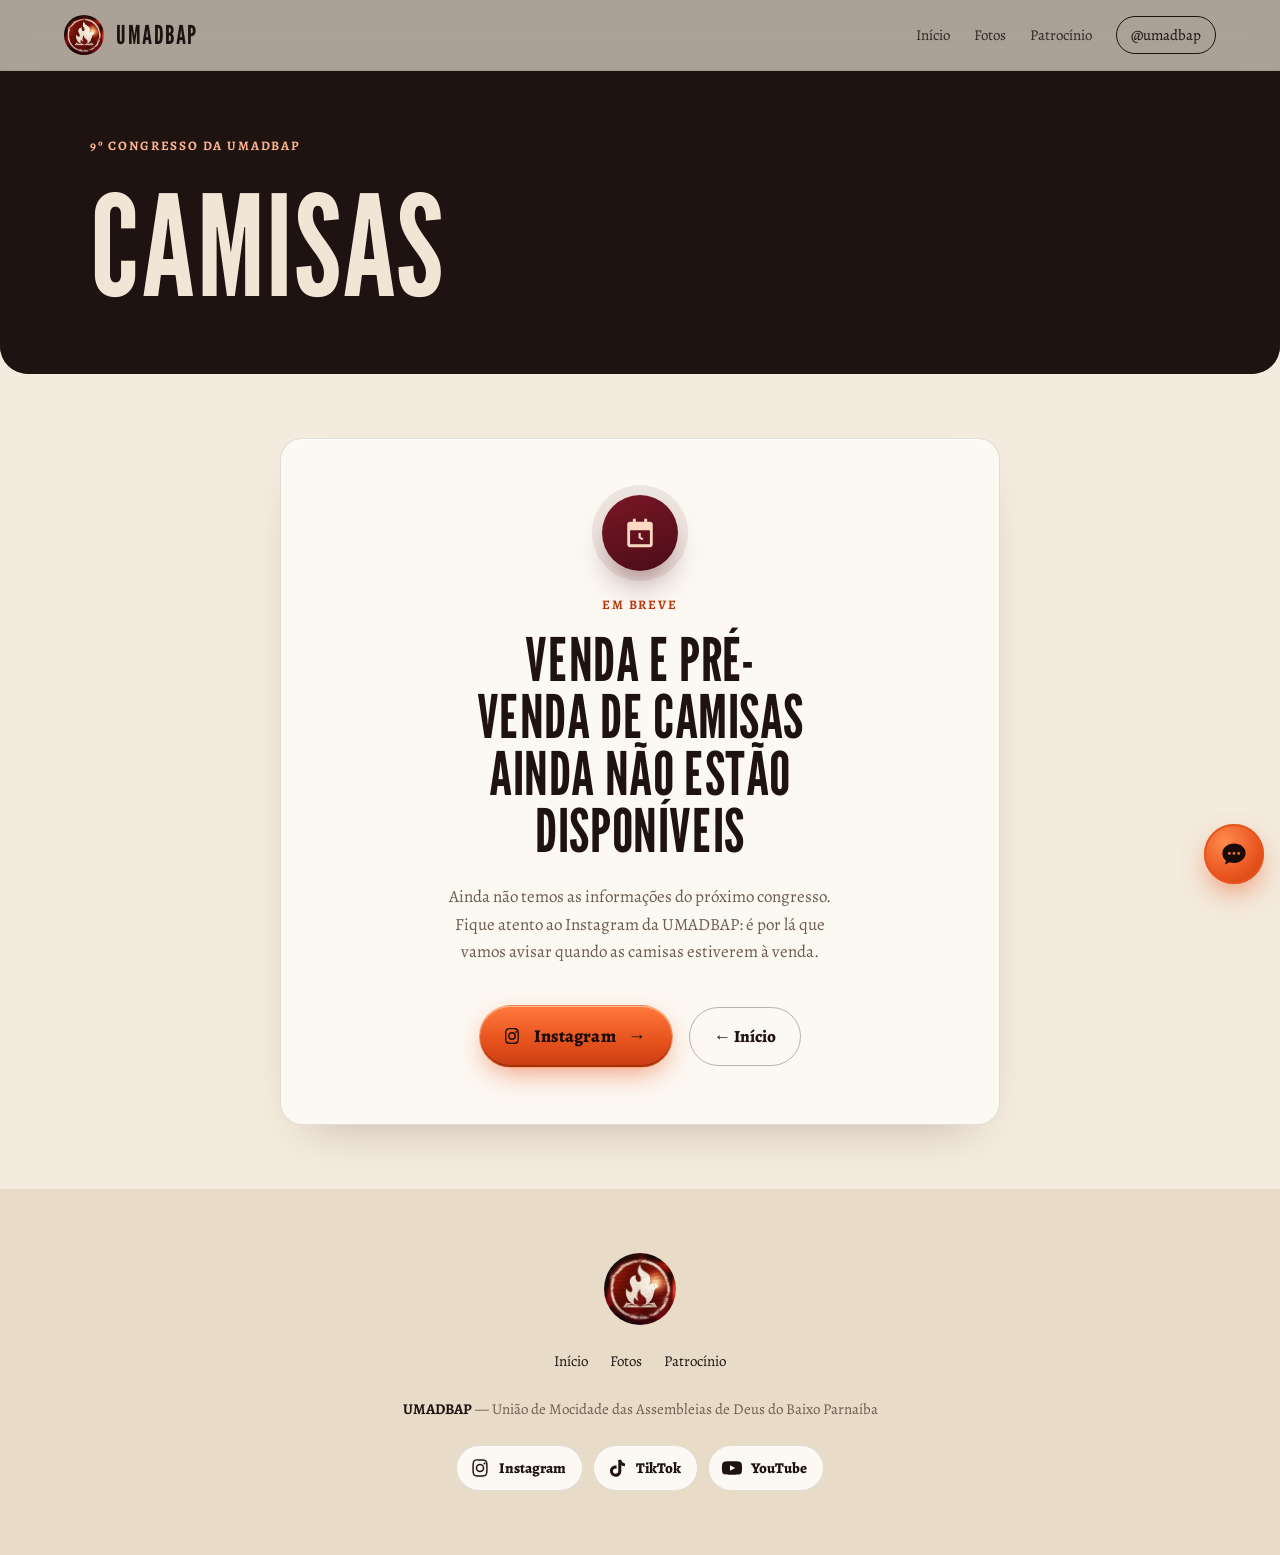
==== commit 7ed27d42: "Oculta inscrição e camisas; destaca fotos do 8º Congresso Co-Authored-By: Claude Opus 5.5 <noreply@a" ====
--- a/publico/camisas.html
+++ b/publico/camisas.html
@@ -28,8 +28,6 @@
   <button class="menu-botao" type="button" aria-expanded="false" aria-controls="menu" aria-label="Abrir menu"><span></span></button>
   <nav class="topo-nav" id="menu" aria-label="Principal">
     <a href="index.html">Início</a>
-    <a href="inscricao.html">Inscrição</a>
-    <a href="camisas.html" aria-current="page">Camisas</a>
     <a href="fotos.html">Fotos</a>
     <a href="patrocinio.html">Patrocínio</a>
     <a class="topo-cta" href="https://www.instagram.com/umadbap/" target="_blank" rel="noopener">@umadbap</a>
@@ -194,7 +192,7 @@
 
 <footer class="rodape">
   <img src="assets/logo-umadbap.jpg" alt="Logo da UMADBAP: chama com pomba sobre a Bíblia aberta" width="72" height="72" loading="lazy" decoding="async">
-  <p class="rodape-nav"><a href="index.html">Início</a><a href="inscricao.html">Inscrição</a><a href="camisas.html">Camisas</a><a href="fotos.html">Fotos</a><a href="patrocinio.html">Patrocínio</a></p>
+  <p class="rodape-nav"><a href="index.html">Início</a><a href="fotos.html">Fotos</a><a href="patrocinio.html">Patrocínio</a></p>
   <p><strong>UMADBAP</strong> — União de Mocidade das Assembleias de Deus do Baixo Parnaíba</p>
   <ul class="redes" aria-label="Redes sociais da UMADBAP">
     <li><a href="https://www.instagram.com/umadbap/" target="_blank" rel="noopener" aria-label="Instagram @umadbap"><svg viewBox="0 0 24 24" aria-hidden="true"><path fill="currentColor" d="M12 7.3a4.7 4.7 0 1 0 0 9.4 4.7 4.7 0 0 0 0-9.4zm0 7.7a3 3 0 1 1 0-6 3 3 0 0 1 0 6zm6-7.9a1.1 1.1 0 1 1-2.2 0 1.1 1.1 0 0 1 2.2 0zM12 4c2.2 0 2.4 0 3.3.1 2.2.1 3.2 1.1 3.3 3.3.1.9.1 1.1.1 3.3v2.6c0 2.2 0 2.4-.1 3.3-.1 2.2-1.1 3.2-3.3 3.3-.9.1-1.1.1-3.3.1s-2.4 0-3.3-.1c-2.2-.1-3.2-1.1-3.3-3.3C5.3 15.4 5.3 15.2 5.3 13v-2.6c0-2.2 0-2.4.1-3.3.1-2.2 1.1-3.2 3.3-3.3C9.6 4 9.8 4 12 4zm0-1.6c-2.3 0-2.6 0-3.4.1-3 .1-4.6 1.8-4.8 4.8-.1.8-.1 1.1-.1 3.4v2.6c0 2.3 0 2.6.1 3.4.1 3 1.8 4.6 4.8 4.8.8.1 1.1.1 3.4.1s2.6 0 3.4-.1c3-.1 4.6-1.8 4.8-4.8.1-.8.1-1.1.1-3.4v-2.6c0-2.3 0-2.6-.1-3.4-.1-3-1.8-4.6-4.8-4.8-.8-.1-1.1-.1-3.4-.1z"/></svg><span>Instagram</span></a></li>
--- a/publico/css/paginas.css
+++ b/publico/css/paginas.css
@@ -292,8 +292,9 @@
 .atalho p { margin: 0; color: var(--cal-suave); font-size: 16px; }
 .atalho .ir { margin-top: auto; padding-top: 10px; font-weight: 800; }
 @media (max-width: 1000px) { .atalhos-grade { grid-template-columns: 1fr 1fr; } }
+.atalhos-grade.dois { grid-template-columns: 1fr 1fr; max-width: 900px; }
 @media (max-width: 760px) {
-  .atalhos-grade { grid-template-columns: 1fr; gap: 10px; }
+  .atalhos-grade, .atalhos-grade.dois { grid-template-columns: 1fr; gap: 10px; }
   .atalho { min-height: 0; flex-direction: row; flex-wrap: wrap; align-items: baseline; column-gap: 12px; padding: 18px 56px 18px 20px; }
   .atalho h3 { font-size: 38px; }
   .atalho p { flex-basis: 100%; }
